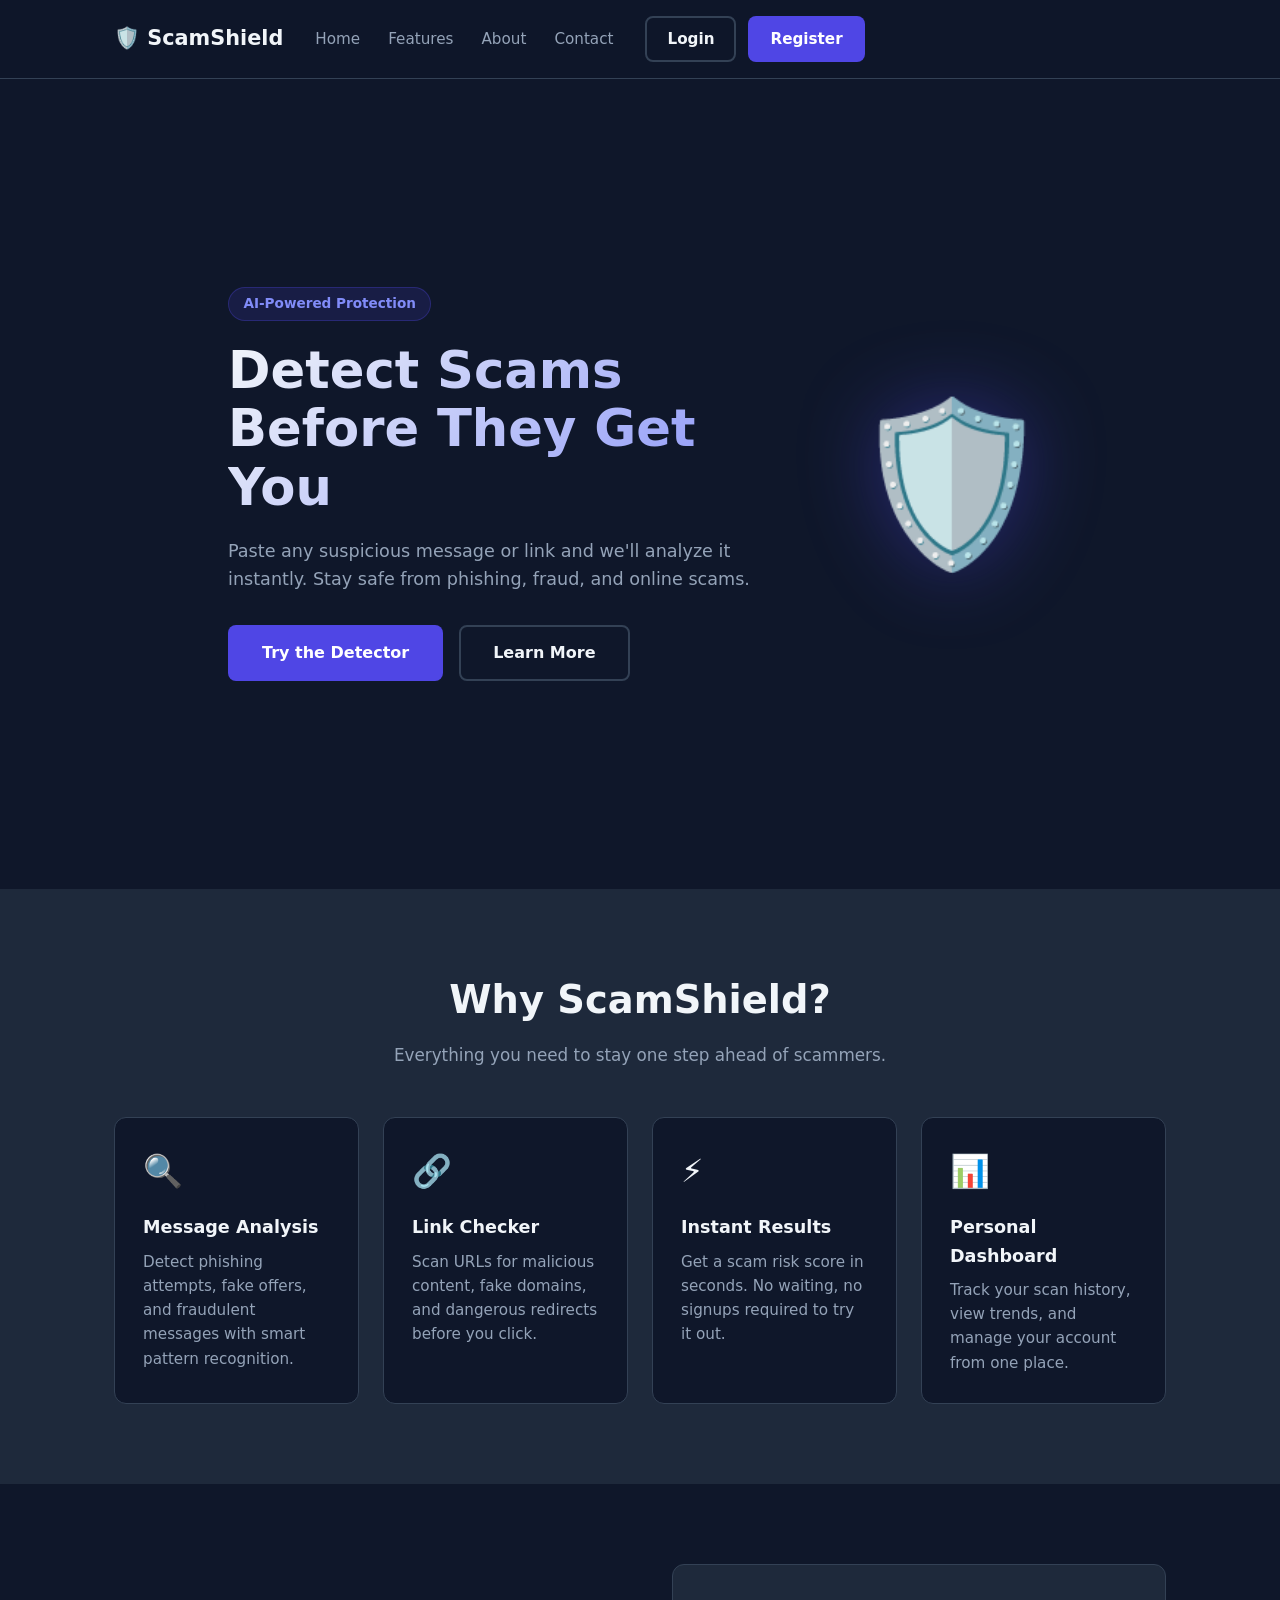
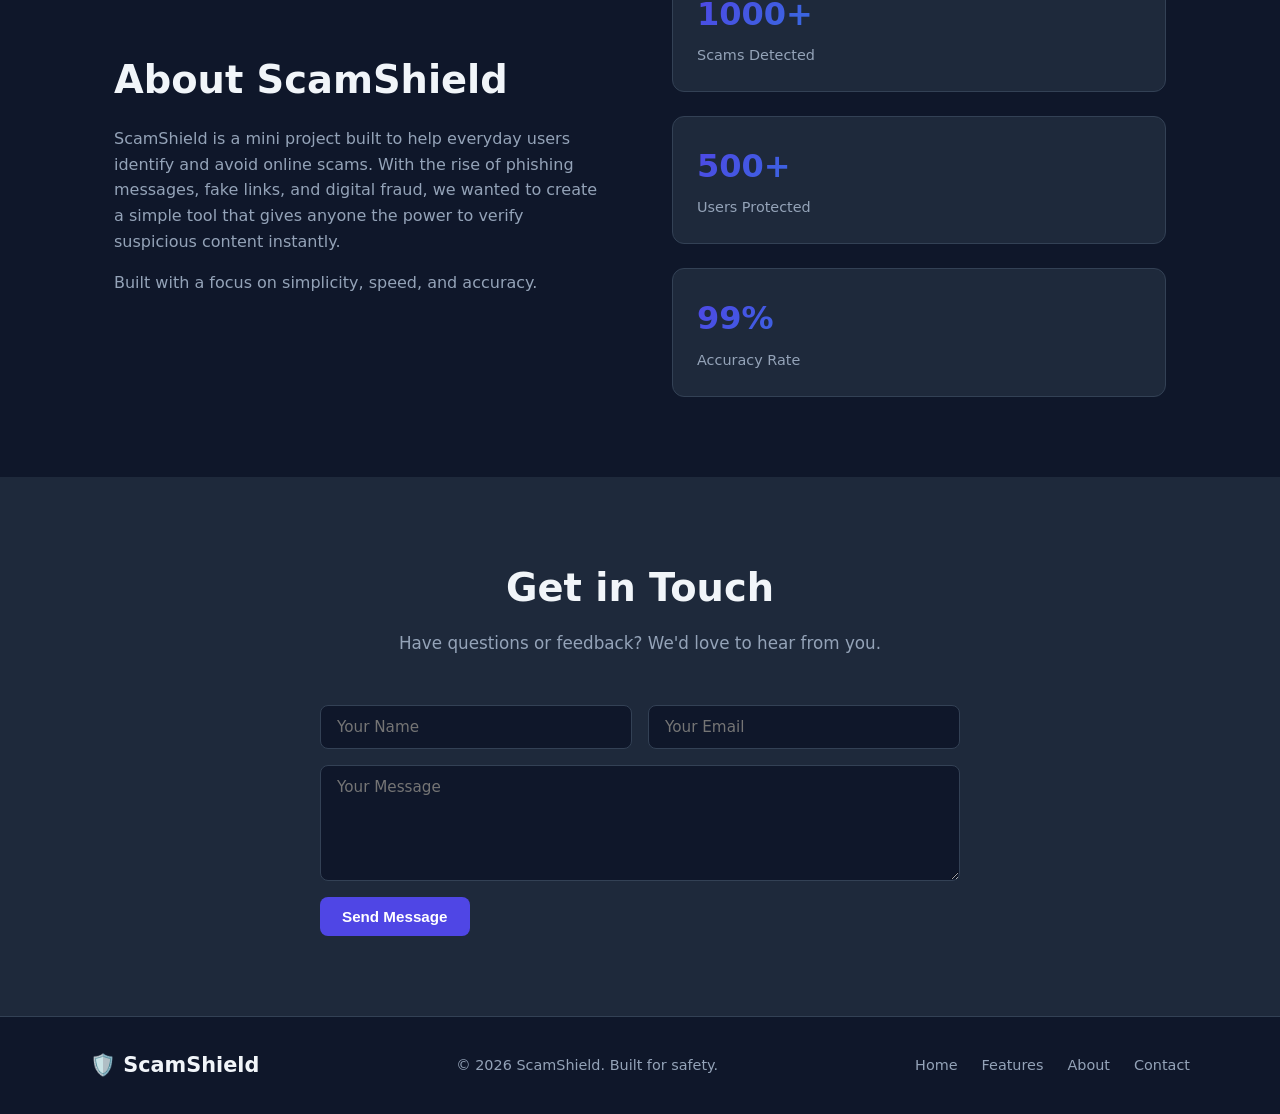
==== index.html @ d1b28623 "created the screens" ====
<!DOCTYPE html>
<html lang="en">
<head>
  <meta charset="UTF-8" />
  <meta name="viewport" content="width=device-width, initial-scale=1.0" />
  <title>ScamShield - Detect Scam Messages & Links</title>
  <link rel="stylesheet" href="css/style.css" />
</head>
<body>

  <!-- NAVBAR -->
  <header class="navbar">
    <div class="nav-container">
      <a href="#" class="logo">🛡️ ScamShield</a>
      <nav>
        <ul class="nav-links">
          <li><a href="#home">Home</a></li>
          <li><a href="#features">Features</a></li>
          <li><a href="#about">About</a></li>
          <li><a href="#contact">Contact</a></li>
        </ul>
      </nav>
      <div class="nav-auth">
        <a href="login.html" class="btn btn-outline">Login</a>
        <a href="register.html" class="btn btn-primary">Register</a>
      </div>
      <button class="hamburger" id="hamburger">&#9776;</button>
    </div>
  </header>

  <!-- HERO -->
  <section class="hero" id="home">
    <div class="hero-content">
      <span class="badge">AI-Powered Protection</span>
      <h1>Detect Scams Before They Get You</h1>
      <p>Paste any suspicious message or link and we'll analyze it instantly. Stay safe from phishing, fraud, and online scams.</p>
      <div class="hero-actions">
        <a href="login.html" class="btn btn-primary btn-lg">Try the Detector</a>
        <a href="#features" class="btn btn-outline btn-lg">Learn More</a>
      </div>
    </div>
    <div class="hero-visual">
      <div class="shield-icon">🛡️</div>
    </div>
  </section>

  <!-- FEATURES -->
  <section class="features" id="features">
    <div class="section-container">
      <h2>Why ScamShield?</h2>
      <p class="section-sub">Everything you need to stay one step ahead of scammers.</p>
      <div class="feature-grid">
        <div class="feature-card">
          <div class="feature-icon">🔍</div>
          <h3>Message Analysis</h3>
          <p>Detect phishing attempts, fake offers, and fraudulent messages with smart pattern recognition.</p>
        </div>
        <div class="feature-card">
          <div class="feature-icon">🔗</div>
          <h3>Link Checker</h3>
          <p>Scan URLs for malicious content, fake domains, and dangerous redirects before you click.</p>
        </div>
        <div class="feature-card">
          <div class="feature-icon">⚡</div>
          <h3>Instant Results</h3>
          <p>Get a scam risk score in seconds. No waiting, no signups required to try it out.</p>
        </div>
        <div class="feature-card">
          <div class="feature-icon">📊</div>
          <h3>Personal Dashboard</h3>
          <p>Track your scan history, view trends, and manage your account from one place.</p>
        </div>
      </div>
    </div>
  </section>

  <!-- ABOUT -->
  <section class="about" id="about">
    <div class="section-container about-grid">
      <div class="about-text">
        <h2>About ScamShield</h2>
        <p>ScamShield is a mini project built to help everyday users identify and avoid online scams. With the rise of phishing messages, fake links, and digital fraud, we wanted to create a simple tool that gives anyone the power to verify suspicious content instantly.</p>
        <p>Built with a focus on simplicity, speed, and accuracy.</p>
      </div>
      <div class="about-stats">
        <div class="stat">
          <span class="stat-number">1000+</span>
          <span class="stat-label">Scams Detected</span>
        </div>
        <div class="stat">
          <span class="stat-number">500+</span>
          <span class="stat-label">Users Protected</span>
        </div>
        <div class="stat">
          <span class="stat-number">99%</span>
          <span class="stat-label">Accuracy Rate</span>
        </div>
      </div>
    </div>
  </section>

  <!-- CONTACT -->
  <section class="contact" id="contact">
    <div class="section-container">
      <h2>Get in Touch</h2>
      <p class="section-sub">Have questions or feedback? We'd love to hear from you.</p>
      <form class="contact-form">
        <div class="form-row">
          <input type="text" placeholder="Your Name" required />
          <input type="email" placeholder="Your Email" required />
        </div>
        <textarea placeholder="Your Message" rows="5" required></textarea>
        <button type="submit" class="btn btn-primary">Send Message</button>
      </form>
    </div>
  </section>

  <!-- FOOTER -->
  <footer class="footer">
    <div class="footer-container">
      <span class="logo">🛡️ ScamShield</span>
      <p>&copy; 2026 ScamShield. Built for safety.</p>
      <div class="footer-links">
        <a href="#home">Home</a>
        <a href="#features">Features</a>
        <a href="#about">About</a>
        <a href="#contact">Contact</a>
      </div>
    </div>
  </footer>

  <script src="js/main.js"></script>
</body>
</html>
---- css/style.css ----
/* ===== RESET & BASE ===== */
*, *::before, *::after { box-sizing: border-box; margin: 0; padding: 0; }

:root {
  --primary: #4f46e5;
  --primary-dark: #3730a3;
  --accent: #06b6d4;
  --bg: #0f172a;
  --bg-card: #1e293b;
  --text: #f1f5f9;
  --text-muted: #94a3b8;
  --border: #334155;
  --radius: 12px;
}

html { scroll-behavior: smooth; }

body {
  font-family: 'Segoe UI', system-ui, sans-serif;
  background: var(--bg);
  color: var(--text);
  line-height: 1.6;
}

/* ===== BUTTONS ===== */
.btn {
  display: inline-block;
  padding: 0.55rem 1.25rem;
  border-radius: 8px;
  font-weight: 600;
  font-size: 0.95rem;
  text-decoration: none;
  cursor: pointer;
  border: 2px solid transparent;
  transition: all 0.2s;
}

.btn-primary {
  background: var(--primary);
  color: #fff;
}
.btn-primary:hover { background: var(--primary-dark); }

.btn-outline {
  border-color: var(--border);
  color: var(--text);
  background: transparent;
}
.btn-outline:hover { border-color: var(--primary); color: var(--primary); }

.btn-lg { padding: 0.8rem 2rem; font-size: 1rem; }

/* ===== NAVBAR ===== */
.navbar {
  position: sticky;
  top: 0;
  z-index: 100;
  background: rgba(15, 23, 42, 0.9);
  backdrop-filter: blur(12px);
  border-bottom: 1px solid var(--border);
}

.nav-container {
  max-width: 1100px;
  margin: 0 auto;
  padding: 1rem 1.5rem;
  display: flex;
  align-items: center;
  gap: 2rem;
}

.logo {
  font-size: 1.3rem;
  font-weight: 700;
  color: var(--text);
  text-decoration: none;
  white-space: nowrap;
}

.nav-links {
  display: flex;
  list-style: none;
  gap: 1.75rem;
  flex: 1;
}

.nav-links a {
  color: var(--text-muted);
  text-decoration: none;
  font-size: 0.95rem;
  transition: color 0.2s;
}
.nav-links a:hover { color: var(--text); }

.nav-auth { display: flex; gap: 0.75rem; }

.hamburger {
  display: none;
  background: none;
  border: none;
  color: var(--text);
  font-size: 1.5rem;
  cursor: pointer;
  margin-left: auto;
}

/* ===== HERO ===== */
.hero {
  min-height: 90vh;
  display: flex;
  align-items: center;
  justify-content: center;
  gap: 4rem;
  padding: 4rem 1.5rem;
  max-width: 1100px;
  margin: 0 auto;
}

.hero-content { max-width: 560px; }

.badge {
  display: inline-block;
  background: rgba(79, 70, 229, 0.15);
  color: #818cf8;
  border: 1px solid rgba(79, 70, 229, 0.3);
  padding: 0.3rem 0.9rem;
  border-radius: 20px;
  font-size: 0.85rem;
  font-weight: 600;
  margin-bottom: 1.25rem;
}

.hero h1 {
  font-size: clamp(2rem, 5vw, 3.2rem);
  font-weight: 800;
  line-height: 1.15;
  margin-bottom: 1.25rem;
  background: linear-gradient(135deg, #f1f5f9, #818cf8);
  -webkit-background-clip: text;
  -webkit-text-fill-color: transparent;
  background-clip: text;
}

.hero p {
  color: var(--text-muted);
  font-size: 1.1rem;
  margin-bottom: 2rem;
}

.hero-actions { display: flex; gap: 1rem; flex-wrap: wrap; }

.hero-visual {
  display: flex;
  align-items: center;
  justify-content: center;
}

.shield-icon {
  font-size: 10rem;
  animation: float 3s ease-in-out infinite;
  filter: drop-shadow(0 0 40px rgba(79, 70, 229, 0.4));
}

@keyframes float {
  0%, 100% { transform: translateY(0); }
  50% { transform: translateY(-16px); }
}

/* ===== SECTIONS ===== */
.section-container {
  max-width: 1100px;
  margin: 0 auto;
  padding: 5rem 1.5rem;
}

.section-container h2 {
  font-size: clamp(1.6rem, 4vw, 2.4rem);
  font-weight: 700;
  text-align: center;
  margin-bottom: 0.75rem;
}

.section-sub {
  color: var(--text-muted);
  text-align: center;
  margin-bottom: 3rem;
  font-size: 1.05rem;
}

/* ===== FEATURES ===== */
.features { background: var(--bg-card); }

.feature-grid {
  display: grid;
  grid-template-columns: repeat(auto-fit, minmax(230px, 1fr));
  gap: 1.5rem;
}

.feature-card {
  background: var(--bg);
  border: 1px solid var(--border);
  border-radius: var(--radius);
  padding: 1.75rem;
  transition: border-color 0.2s, transform 0.2s;
}
.feature-card:hover { border-color: var(--primary); transform: translateY(-4px); }

.feature-icon { font-size: 2rem; margin-bottom: 1rem; }

.feature-card h3 { font-size: 1.1rem; margin-bottom: 0.5rem; }

.feature-card p { color: var(--text-muted); font-size: 0.95rem; }

/* ===== ABOUT ===== */
.about-grid {
  display: grid;
  grid-template-columns: 1fr 1fr;
  gap: 4rem;
  align-items: center;
}

.about-text h2 { text-align: left; margin-bottom: 1rem; }

.about-text p { color: var(--text-muted); margin-bottom: 1rem; }

.about-stats {
  display: flex;
  flex-direction: column;
  gap: 1.5rem;
}

.stat {
  background: var(--bg-card);
  border: 1px solid var(--border);
  border-radius: var(--radius);
  padding: 1.5rem;
  display: flex;
  flex-direction: column;
  gap: 0.25rem;
}

.stat-number {
  font-size: 2rem;
  font-weight: 800;
  color: var(--primary);
  background: linear-gradient(135deg, var(--primary), var(--accent));
  -webkit-background-clip: text;
  -webkit-text-fill-color: transparent;
  background-clip: text;
}

.stat-label { color: var(--text-muted); font-size: 0.9rem; }

/* ===== CONTACT ===== */
.contact { background: var(--bg-card); }

.contact-form {
  max-width: 640px;
  margin: 0 auto;
  display: flex;
  flex-direction: column;
  gap: 1rem;
}

.form-row { display: grid; grid-template-columns: 1fr 1fr; gap: 1rem; }

.contact-form input,
.contact-form textarea {
  background: var(--bg);
  border: 1px solid var(--border);
  border-radius: 8px;
  padding: 0.75rem 1rem;
  color: var(--text);
  font-size: 0.95rem;
  font-family: inherit;
  width: 100%;
  transition: border-color 0.2s;
}

.contact-form input:focus,
.contact-form textarea:focus {
  outline: none;
  border-color: var(--primary);
}

.contact-form button { align-self: flex-start; }

/* ===== FOOTER ===== */
.footer {
  border-top: 1px solid var(--border);
  padding: 2rem 1.5rem;
}

.footer-container {
  max-width: 1100px;
  margin: 0 auto;
  display: flex;
  align-items: center;
  justify-content: space-between;
  flex-wrap: wrap;
  gap: 1rem;
}

.footer p { color: var(--text-muted); font-size: 0.9rem; }

.footer-links { display: flex; gap: 1.5rem; }

.footer-links a {
  color: var(--text-muted);
  text-decoration: none;
  font-size: 0.9rem;
  transition: color 0.2s;
}
.footer-links a:hover { color: var(--text); }

/* ===== RESPONSIVE ===== */
@media (max-width: 768px) {
  .nav-links, .nav-auth { display: none; }
  .hamburger { display: block; }

  .nav-links.open {
    display: flex;
    flex-direction: column;
    position: absolute;
    top: 65px;
    left: 0; right: 0;
    background: var(--bg);
    border-bottom: 1px solid var(--border);
    padding: 1.5rem;
    gap: 1rem;
  }

  .hero { flex-direction: column; text-align: center; gap: 2rem; min-height: auto; padding-top: 3rem; }
  .hero-actions { justify-content: center; }
  .shield-icon { font-size: 6rem; }

  .about-grid { grid-template-columns: 1fr; gap: 2rem; }
  .about-text h2 { text-align: center; }

  .form-row { grid-template-columns: 1fr; }

  .footer-container { flex-direction: column; text-align: center; }
}
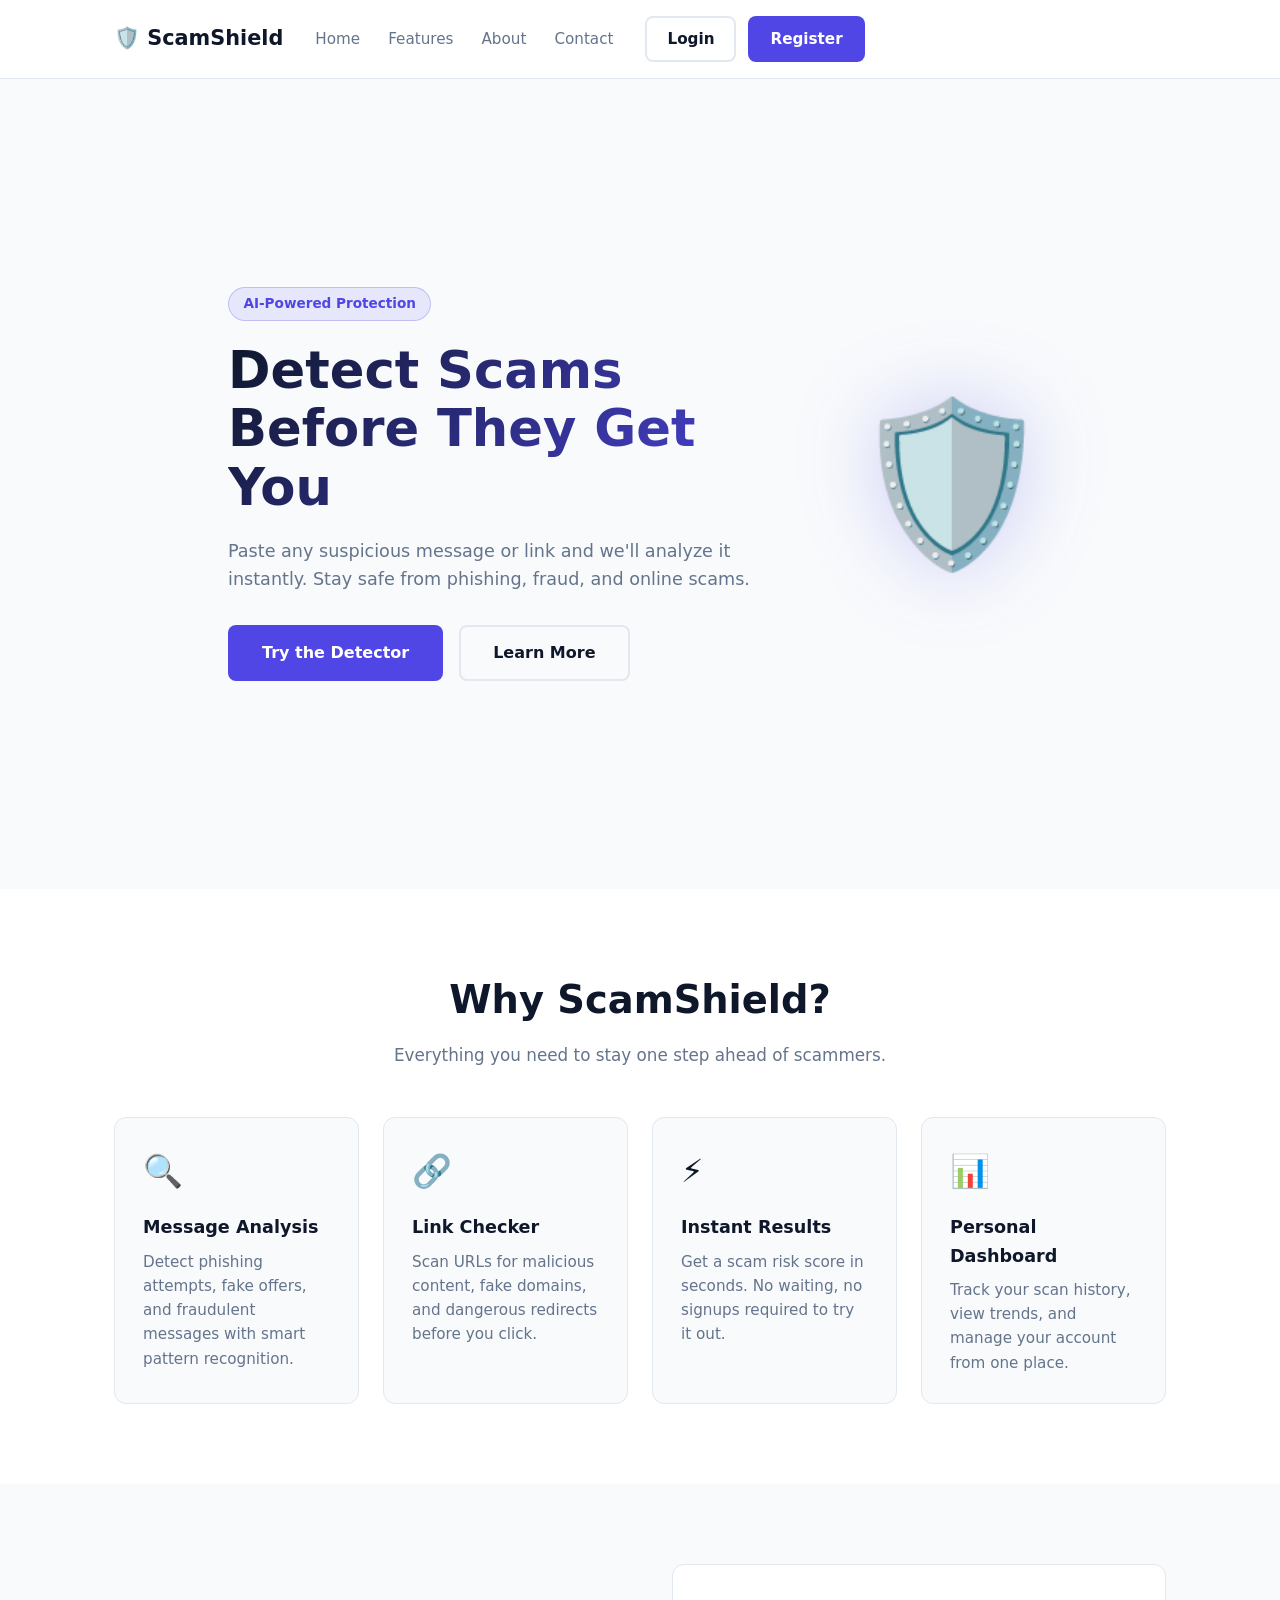
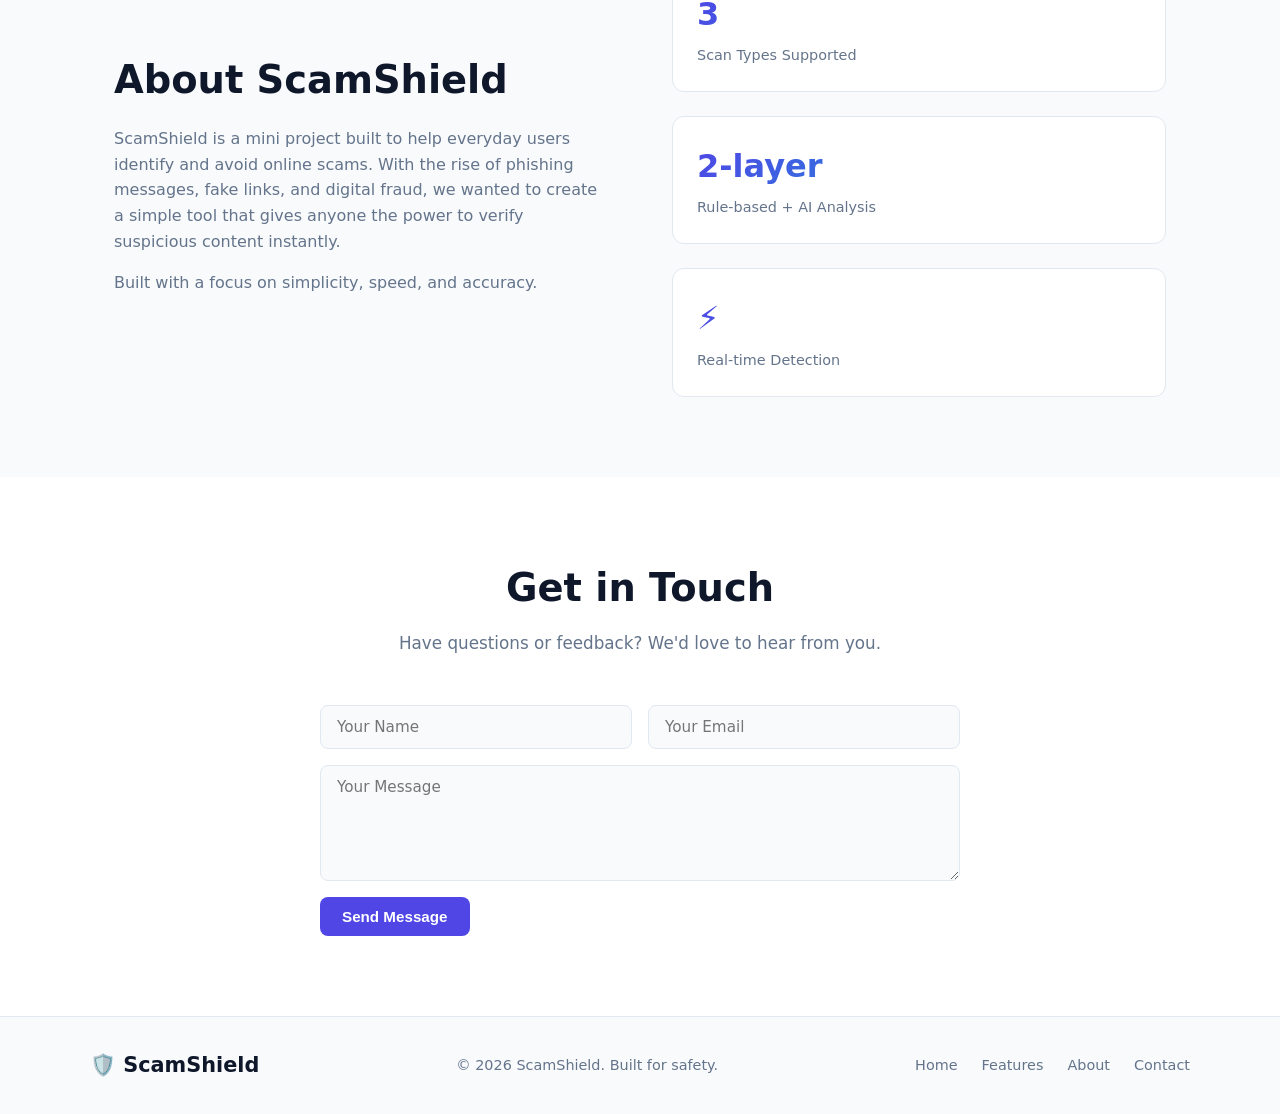
==== commit 0eb5984a: "Updated the laning and read me files" ====
--- a/index.html
+++ b/index.html
@@ -84,16 +84,16 @@
       </div>
       <div class="about-stats">
         <div class="stat">
-          <span class="stat-number">1000+</span>
-          <span class="stat-label">Scams Detected</span>
+          <span class="stat-number">3</span>
+          <span class="stat-label">Scan Types Supported</span>
         </div>
         <div class="stat">
-          <span class="stat-number">500+</span>
-          <span class="stat-label">Users Protected</span>
+          <span class="stat-number">2-layer</span>
+          <span class="stat-label">Rule-based + AI Analysis</span>
         </div>
         <div class="stat">
-          <span class="stat-number">99%</span>
-          <span class="stat-label">Accuracy Rate</span>
+          <span class="stat-number">⚡</span>
+          <span class="stat-label">Real-time Detection</span>
         </div>
       </div>
     </div>
--- a/css/style.css
+++ b/css/style.css
@@ -1,16 +1,73 @@
 /* ===== RESET & BASE ===== */
 *, *::before, *::after { box-sizing: border-box; margin: 0; padding: 0; }
 
+/* ===== THEME — system light/dark via prefers-color-scheme ===== */
 :root {
+  color-scheme: light dark;
+
   --primary: #4f46e5;
   --primary-dark: #3730a3;
+  --primary-light: #6366f1;
   --accent: #06b6d4;
-  --bg: #0f172a;
-  --bg-card: #1e293b;
-  --text: #f1f5f9;
-  --text-muted: #94a3b8;
-  --border: #334155;
   --radius: 12px;
+
+  --danger: #ef4444;
+  --danger-light: #f87171;
+  --success: #22c55e;
+  --success-light: #4ade80;
+  --warning: #f59e0b;
+  --warning-light: #fbbf24;
+
+  /* Light mode (default) */
+  --bg: #f8fafc;
+  --bg-card: #ffffff;
+  --text: #0f172a;
+  --text-muted: #64748b;
+  --border: #e2e8f0;
+  --navbar-bg: rgba(255, 255, 255, 0.92);
+  --hero-gradient-start: #0f172a;
+  --hero-gradient-end: #4f46e5;
+  --badge-bg: rgba(79, 70, 229, 0.1);
+  --badge-color: #4f46e5;
+  --badge-border: rgba(79, 70, 229, 0.25);
+  --nav-active-bg: rgba(79, 70, 229, 0.1);
+  --tab-active-bg: rgba(79, 70, 229, 0.06);
+  --row-hover: rgba(0, 0, 0, 0.04);
+  --type-tag-bg: rgba(0, 0, 0, 0.05);
+  --shield-shadow: rgba(79, 70, 229, 0.25);
+  --link-accent: #4f46e5;
+  --danger-bg: rgba(239, 68, 68, 0.1);
+  --danger-border: rgba(239, 68, 68, 0.25);
+  --success-bg: rgba(34, 197, 94, 0.1);
+  --success-border: rgba(34, 197, 94, 0.25);
+  --warning-bg: rgba(245, 158, 11, 0.1);
+}
+
+@media (prefers-color-scheme: dark) {
+  :root {
+    --bg: #0f172a;
+    --bg-card: #1e293b;
+    --text: #f1f5f9;
+    --text-muted: #94a3b8;
+    --border: #334155;
+    --navbar-bg: rgba(15, 23, 42, 0.92);
+    --hero-gradient-start: #f1f5f9;
+    --hero-gradient-end: #818cf8;
+    --badge-bg: rgba(79, 70, 229, 0.15);
+    --badge-color: #818cf8;
+    --badge-border: rgba(79, 70, 229, 0.3);
+    --nav-active-bg: rgba(79, 70, 229, 0.15);
+    --tab-active-bg: rgba(79, 70, 229, 0.05);
+    --row-hover: rgba(255, 255, 255, 0.04);
+    --type-tag-bg: rgba(255, 255, 255, 0.06);
+    --shield-shadow: rgba(79, 70, 229, 0.4);
+    --link-accent: #818cf8;
+    --danger-bg: rgba(239, 68, 68, 0.15);
+    --danger-border: rgba(239, 68, 68, 0.3);
+    --success-bg: rgba(74, 222, 128, 0.15);
+    --success-border: rgba(74, 222, 128, 0.3);
+    --warning-bg: rgba(251, 191, 36, 0.15);
+  }
 }
 
 html { scroll-behavior: smooth; }
@@ -55,7 +112,7 @@
   position: sticky;
   top: 0;
   z-index: 100;
-  background: rgba(15, 23, 42, 0.9);
+  background: var(--navbar-bg);
   backdrop-filter: blur(12px);
   border-bottom: 1px solid var(--border);
 }
@@ -120,9 +177,9 @@
 
 .badge {
   display: inline-block;
-  background: rgba(79, 70, 229, 0.15);
-  color: #818cf8;
-  border: 1px solid rgba(79, 70, 229, 0.3);
+  background: var(--badge-bg);
+  color: var(--badge-color);
+  border: 1px solid var(--badge-border);
   padding: 0.3rem 0.9rem;
   border-radius: 20px;
   font-size: 0.85rem;
@@ -135,7 +192,7 @@
   font-weight: 800;
   line-height: 1.15;
   margin-bottom: 1.25rem;
-  background: linear-gradient(135deg, #f1f5f9, #818cf8);
+  background: linear-gradient(135deg, var(--hero-gradient-start), var(--hero-gradient-end));
   -webkit-background-clip: text;
   -webkit-text-fill-color: transparent;
   background-clip: text;
@@ -158,7 +215,7 @@
 .shield-icon {
   font-size: 10rem;
   animation: float 3s ease-in-out infinite;
-  filter: drop-shadow(0 0 40px rgba(79, 70, 229, 0.4));
+  filter: drop-shadow(0 0 40px var(--shield-shadow));
 }
 
 @keyframes float {
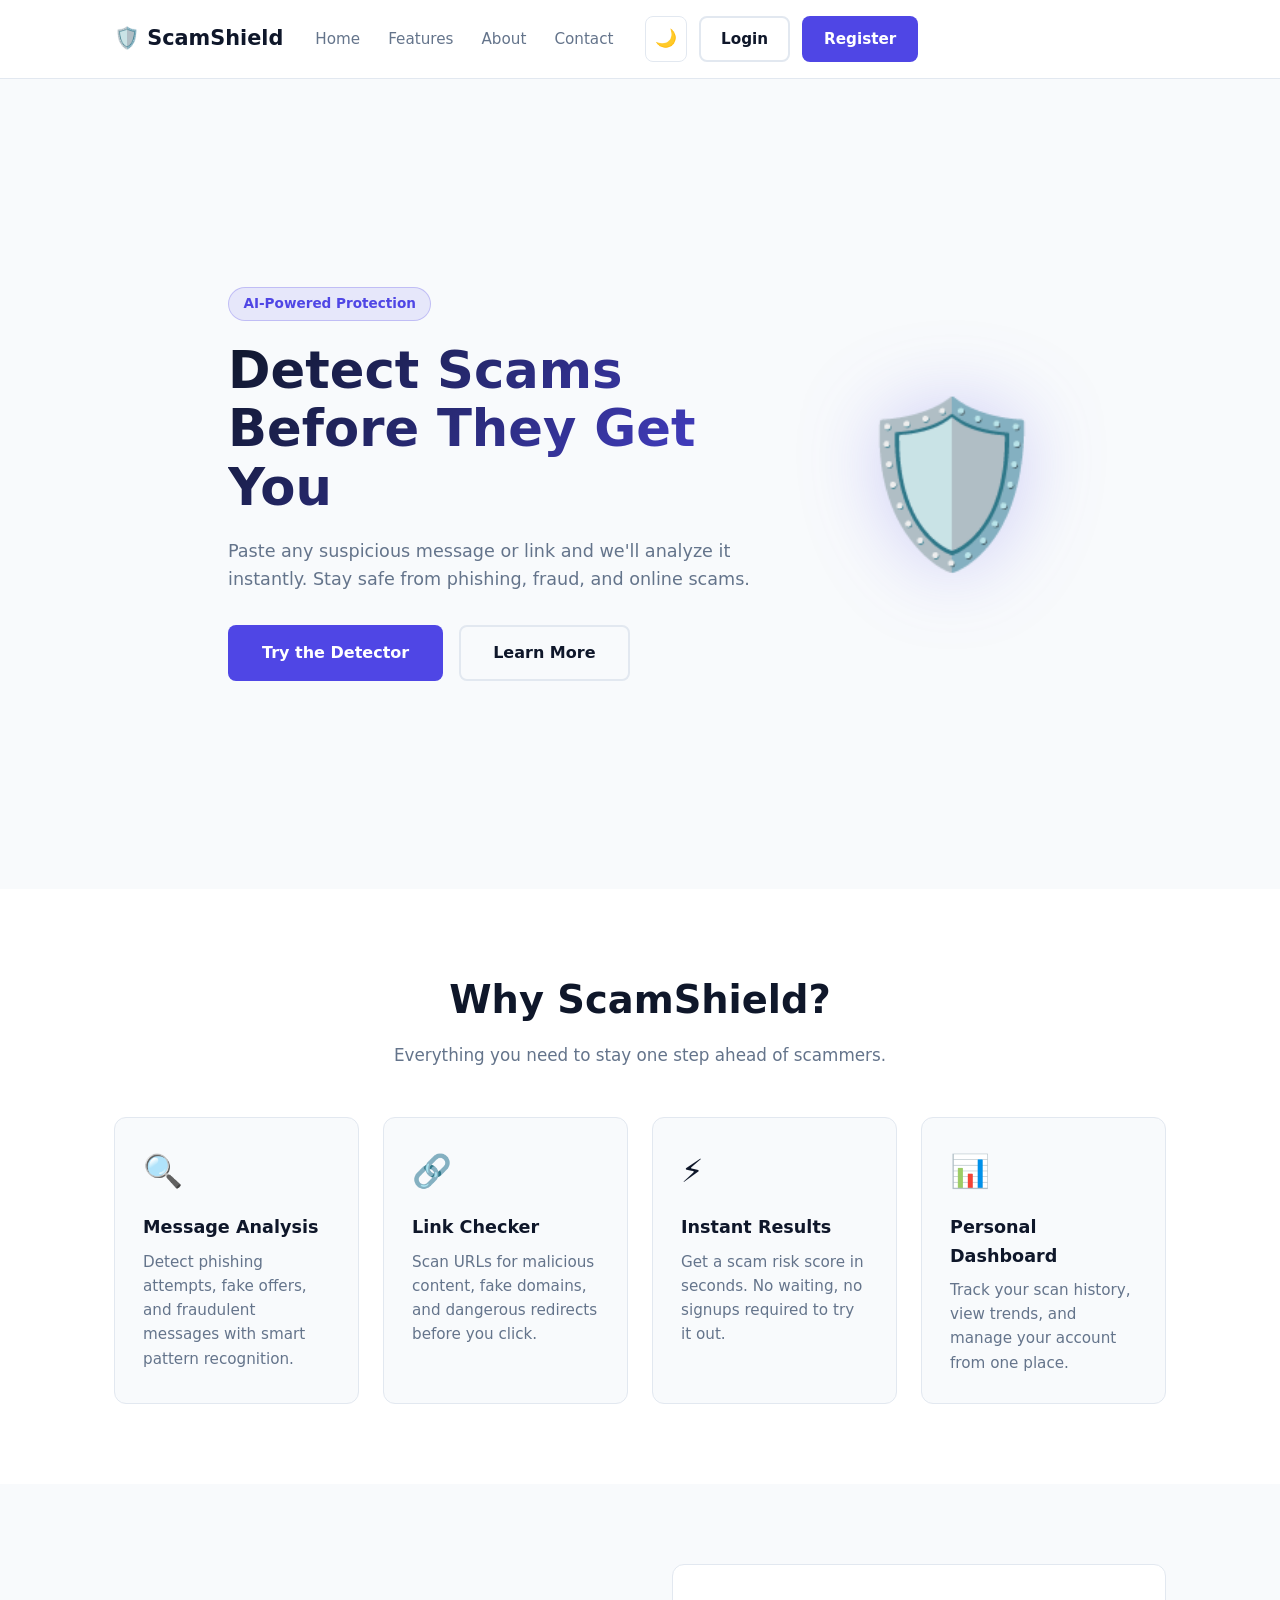
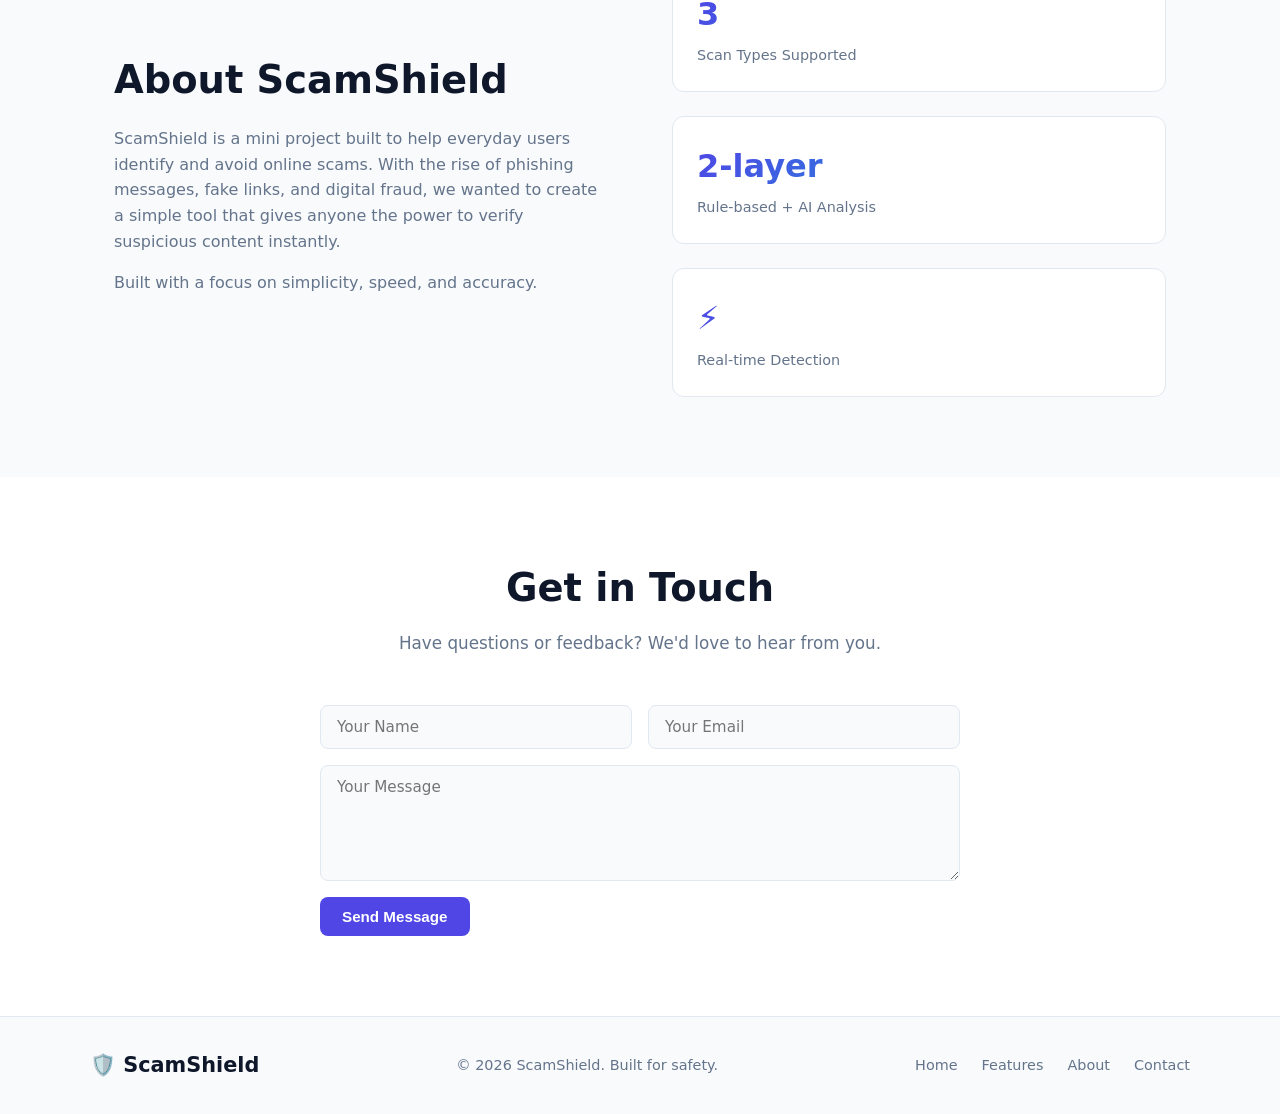
==== commit 0cbdab31: "Added a toggle button for dark and light mode" ====
--- a/index.html
+++ b/index.html
@@ -3,7 +3,8 @@
 <head>
   <meta charset="UTF-8" />
   <meta name="viewport" content="width=device-width, initial-scale=1.0" />
-  <title>ScamShield - Detect Scam Messages & Links</title>
+  <title>ScamShield — Detect Scams Before They Get You</title>
+  <link rel="icon" href="favicon.svg" type="image/svg+xml" />
   <link rel="stylesheet" href="css/style.css" />
 </head>
 <body>
@@ -21,6 +22,7 @@
         </ul>
       </nav>
       <div class="nav-auth">
+        <button class="theme-toggle" aria-label="Toggle theme">🌙</button>
         <a href="login.html" class="btn btn-outline">Login</a>
         <a href="register.html" class="btn btn-primary">Register</a>
       </div>
--- a/css/style.css
+++ b/css/style.css
@@ -44,7 +44,7 @@
 }
 
 @media (prefers-color-scheme: dark) {
-  :root {
+  :root:not([data-theme="light"]) {
     --bg: #0f172a;
     --bg-card: #1e293b;
     --text: #f1f5f9;
@@ -70,6 +70,32 @@
   }
 }
 
+/* Manual dark mode (user toggled) */
+:root[data-theme="dark"] {
+    --bg: #0f172a;
+    --bg-card: #1e293b;
+    --text: #f1f5f9;
+    --text-muted: #94a3b8;
+    --border: #334155;
+    --navbar-bg: rgba(15, 23, 42, 0.92);
+    --hero-gradient-start: #f1f5f9;
+    --hero-gradient-end: #818cf8;
+    --badge-bg: rgba(79, 70, 229, 0.15);
+    --badge-color: #818cf8;
+    --badge-border: rgba(79, 70, 229, 0.3);
+    --nav-active-bg: rgba(79, 70, 229, 0.15);
+    --tab-active-bg: rgba(79, 70, 229, 0.05);
+    --row-hover: rgba(255, 255, 255, 0.04);
+    --type-tag-bg: rgba(255, 255, 255, 0.06);
+    --shield-shadow: rgba(79, 70, 229, 0.4);
+    --link-accent: #818cf8;
+    --danger-bg: rgba(239, 68, 68, 0.15);
+    --danger-border: rgba(239, 68, 68, 0.3);
+    --success-bg: rgba(74, 222, 128, 0.15);
+    --success-border: rgba(74, 222, 128, 0.3);
+    --warning-bg: rgba(251, 191, 36, 0.15);
+}
+
 html { scroll-behavior: smooth; }
 
 body {
@@ -77,6 +103,7 @@
   background: var(--bg);
   color: var(--text);
   line-height: 1.6;
+  overflow-x: hidden; /* prevent any element from causing horizontal scroll */
 }
 
 /* ===== BUTTONS ===== */
@@ -370,6 +397,21 @@
 }
 .footer-links a:hover { color: var(--text); }
 
+/* ===== THEME TOGGLE BUTTON ===== */
+.theme-toggle {
+  background: none;
+  border: 1px solid var(--border);
+  border-radius: 8px;
+  color: var(--text);
+  cursor: pointer;
+  font-size: 1.1rem;
+  padding: 0.3rem 0.55rem;
+  line-height: 1;
+  transition: border-color 0.2s, background 0.2s;
+  flex-shrink: 0;
+}
+.theme-toggle:hover { border-color: var(--primary); background: var(--nav-active-bg); }
+
 /* ===== RESPONSIVE ===== */
 @media (max-width: 768px) {
   .nav-links, .nav-auth { display: none; }
